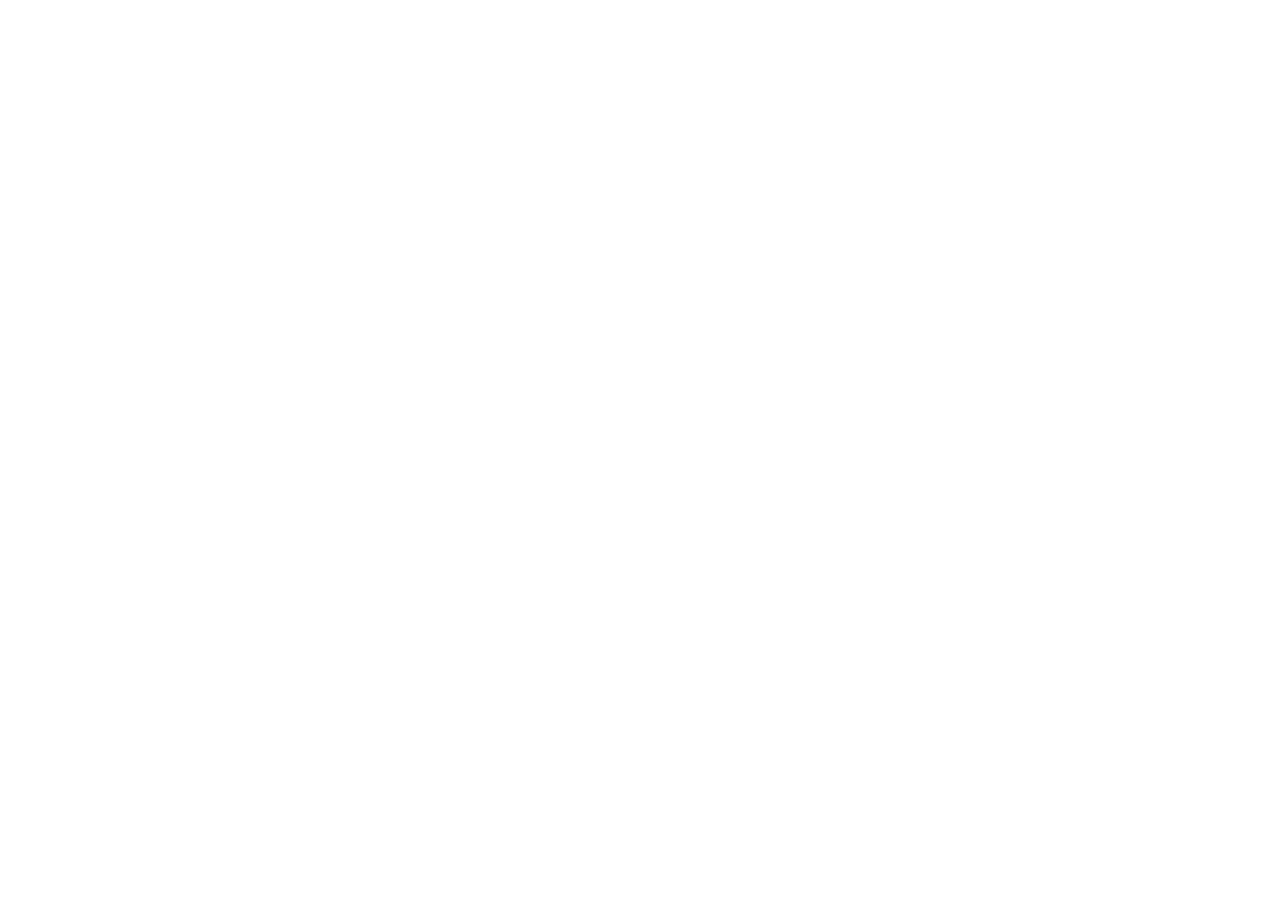
==== dia3/index.html @ 5062b3b1 "starting day 3" ====
<!DOCTYPE html>
<html lang="en">
<head>
    <meta charset="UTF-8">
    <meta name="viewport" content="width=device-width, initial-scale=1.0">
    <title>Document</title>
</head>
<body>
    
</body>
</html>
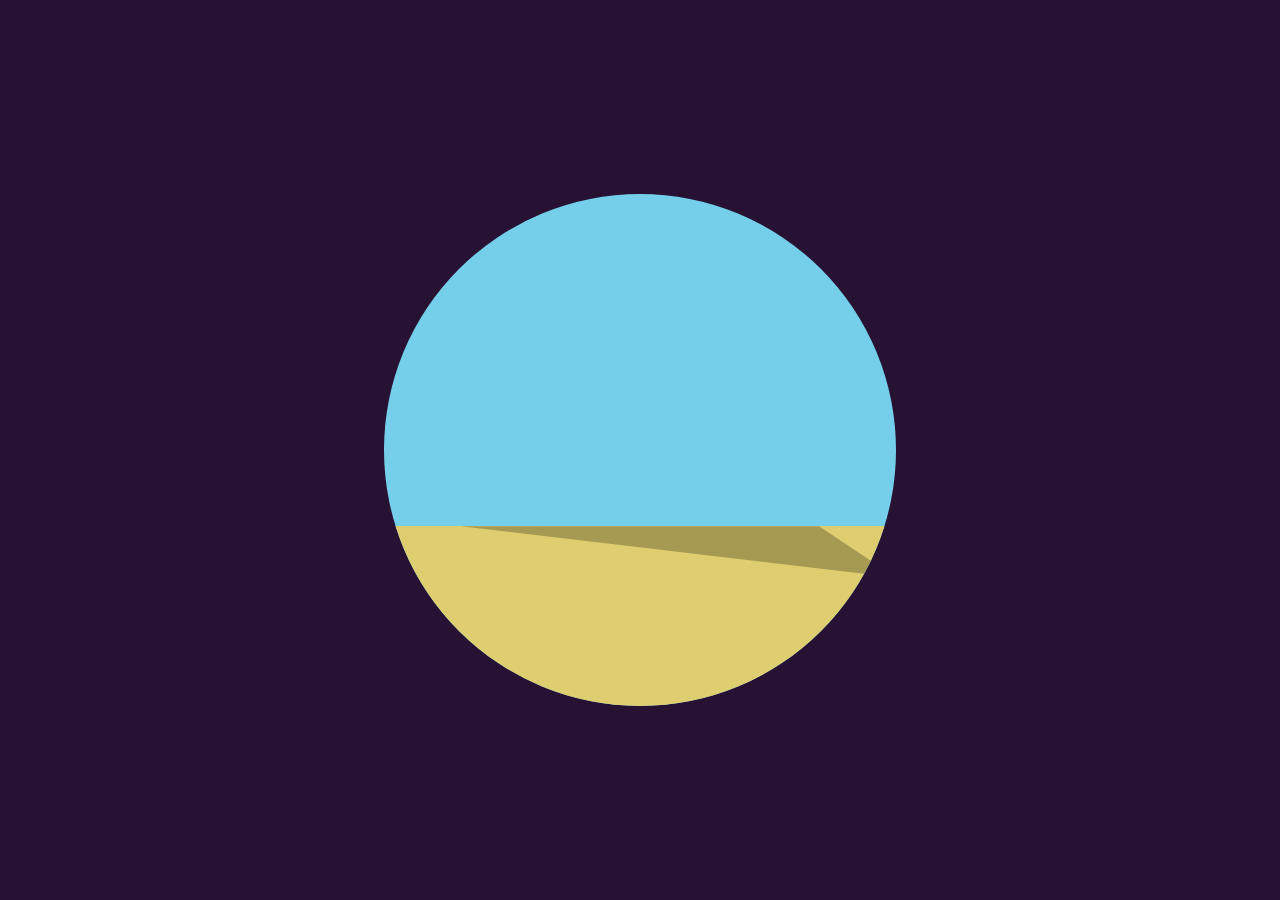
==== commit 77faa18d: "avance" ====
--- a/dia3/index.html
+++ b/dia3/index.html
@@ -1,11 +1,23 @@
 <!DOCTYPE html>
 <html lang="en">
-<head>
-    <meta charset="UTF-8">
-    <meta name="viewport" content="width=device-width, initial-scale=1.0">
+  <head>
+    <meta charset="UTF-8" />
+    <meta name="viewport" content="width=device-width, initial-scale=1.0" />
     <title>Document</title>
-</head>
-<body>
-    
-</body>
-</html>+    <link rel="stylesheet" href="index.css" />
+  </head>
+  <body>
+    <div class="container">
+      <div class="suelo">
+        <div class="sombra"></div>
+      </div>
+      <div class="piramide">
+        <div class="ladoA"></div>
+        <div class="ladoB"></div>
+      </div>
+      <div class="solFondo">
+        <div class="sol"></div>
+      </div>
+    </div>
+  </body>
+</html>
--- a/dia3/index.css
+++ b/dia3/index.css
@@ -0,0 +1,92 @@
+* {
+  box-sizing: border-box;
+  padding: 0;
+  margin: 0;
+}
+
+body {
+  height: 100vh;
+  background-color: #271234;
+  display: flex;
+  justify-content: center;
+  align-items: center;
+}
+.container {
+  aspect-ratio: 1/1;
+  width: 40vw;
+  border-radius: 50%;
+  background-color: #75cfeb;
+  position: relative;
+  overflow: hidden;
+
+  display: flex;
+  justify-content: center;
+  align-items: center;
+
+  animation: desaparecer 3.5s linear infinite;
+}
+
+@keyframes desaparecer {
+  0% {
+    opacity: 0;
+  }
+  10% {
+    opacity: 1;
+  }
+  90% {
+    opacity: 1;
+  }
+  100% {
+    opacity: 0;
+  }
+}
+
+.suelo {
+  position: absolute;
+  height: 50%;
+  width: 100%;
+  background-color: #dece6f;
+  top: 64.9%;
+
+  display: flex;
+  justify-content: center;
+  align-items: center;
+}
+.sombra {
+  height: 100%;
+  width: 150%;
+  background-color: rgb(0, 0, 0, 0.25);
+  clip-path: polygon(15% 0, 100% 20%, 85% 0);
+  animation: sombra 3.5s linear infinite;
+}
+
+@keyframes sombra {
+  0% {
+    clip-path: polygon(15% 0, 100% 20%, 85% 0);
+  }
+  30% {
+    clip-path: polygon(15% 0, 100% 40%, 85% 0);
+  }
+  50% {
+    clip-path: polygon(15% 0, 100% 20%, 85% 0);
+  }
+  100% {
+    clip-path: polygon(15% 0, 0% 50%, 84% 0);
+  }
+}
+
+.piramides {
+  position: absolute;
+  height: 30%;
+  width: 70%;
+  display: flex;
+}
+
+.ladoA {
+  height: 100%;
+  width: 70%;
+  background-color: #f0f0f0;
+  clip-path: polygon(79% 0, 0% 100%, 100% 100%);
+  z-index: 1;
+  animation: cambioA 3.5s;
+}
